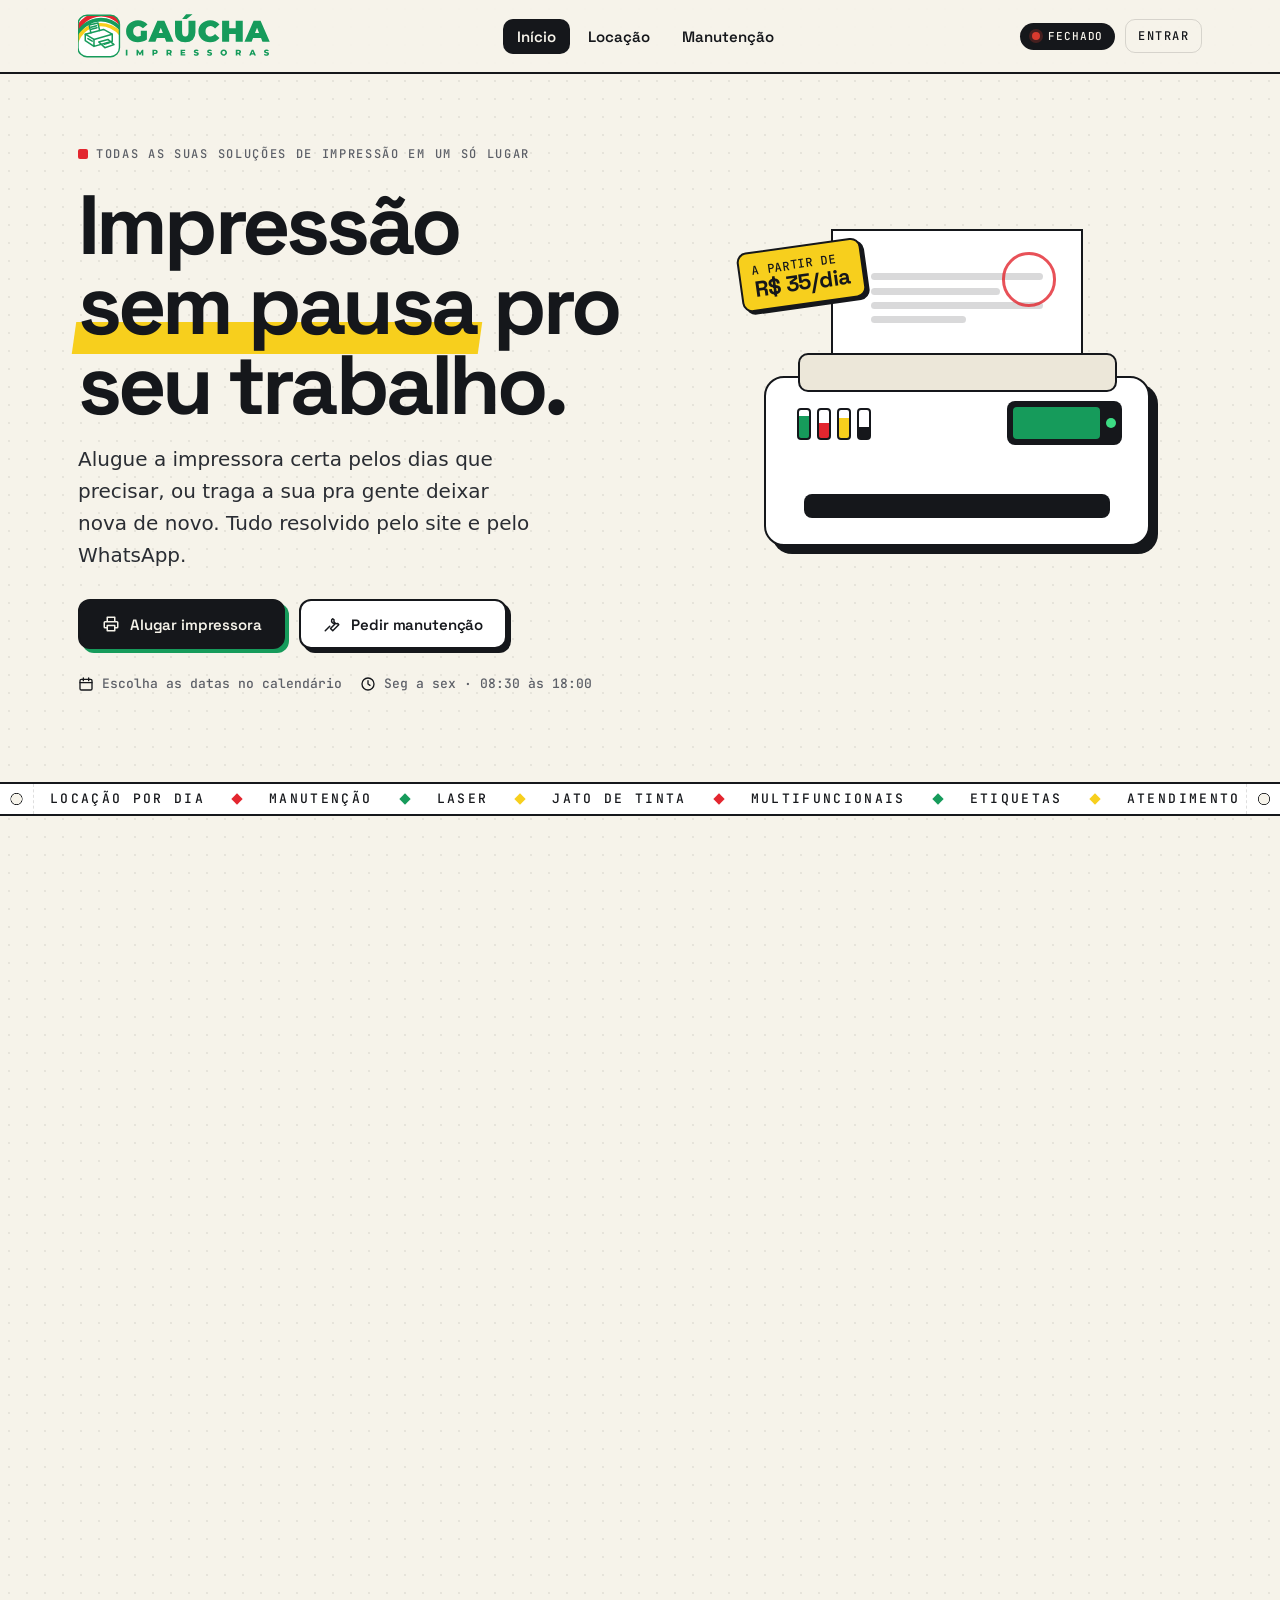
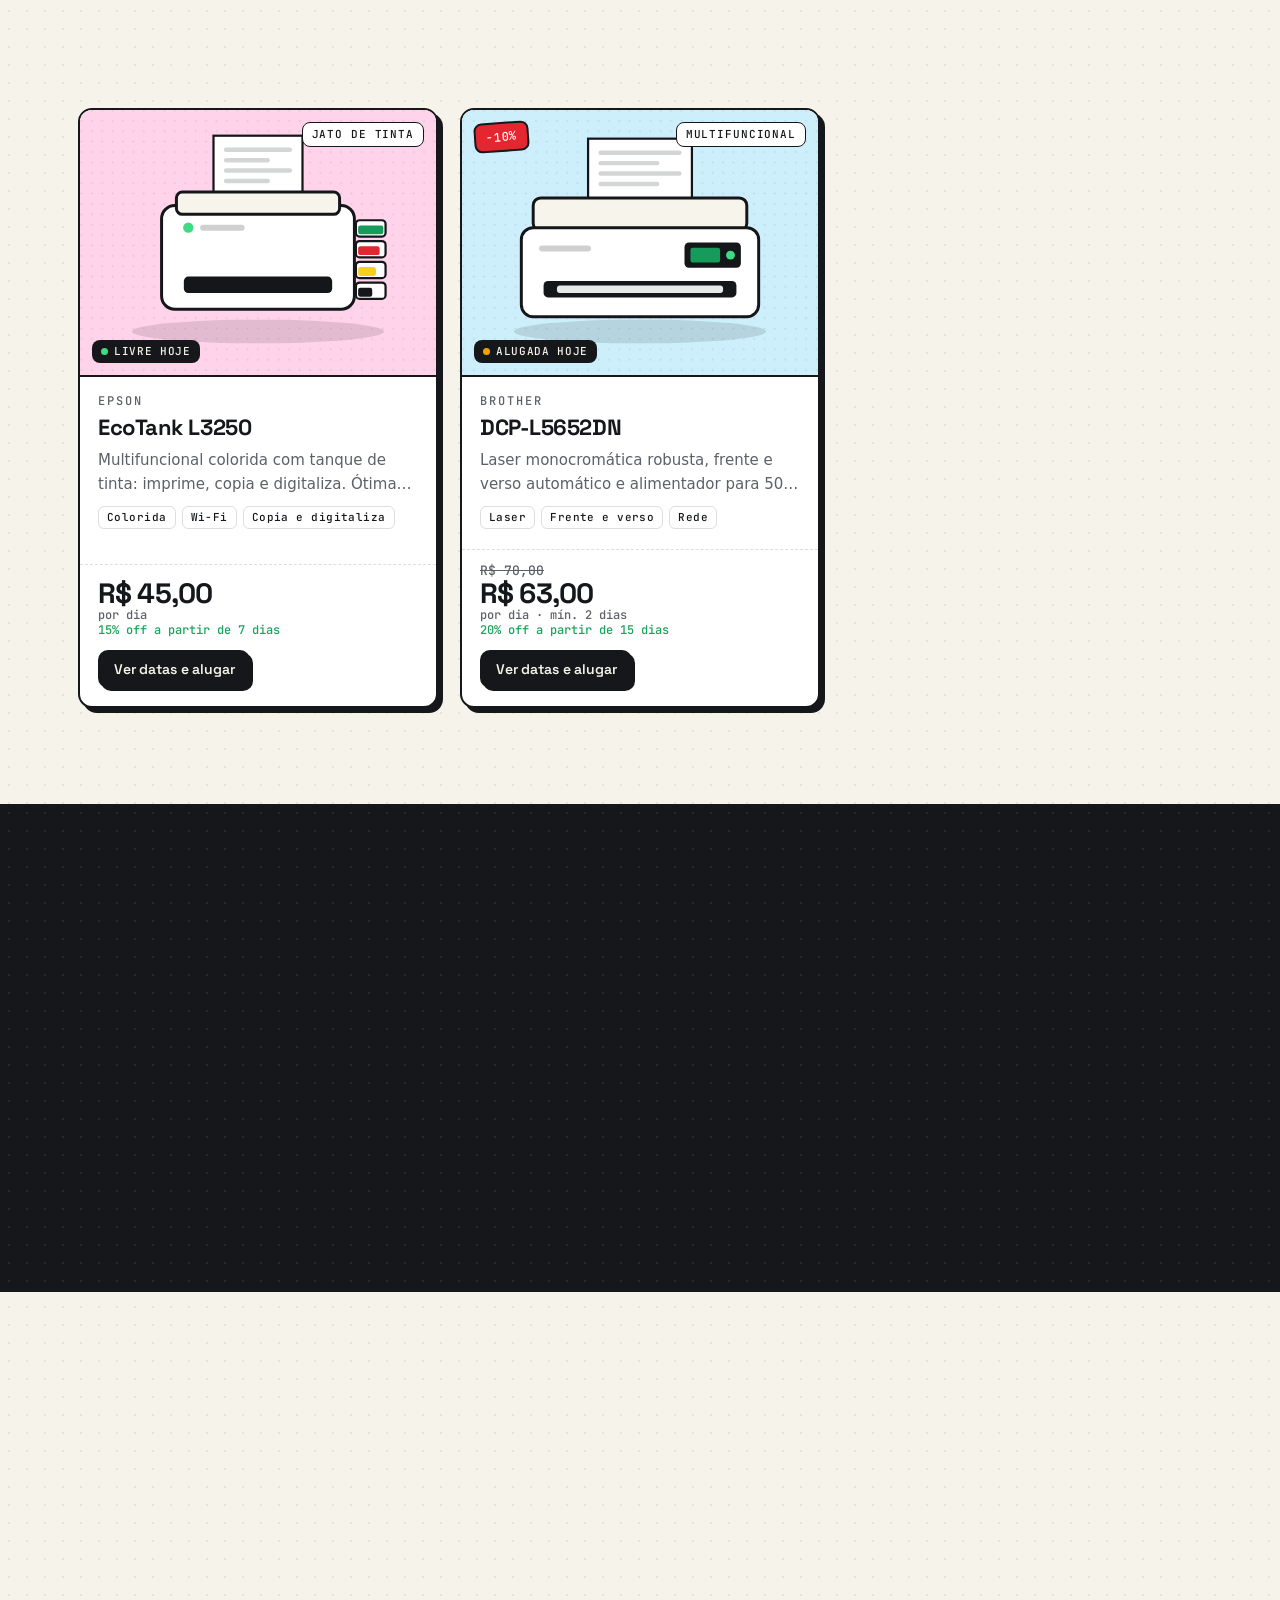
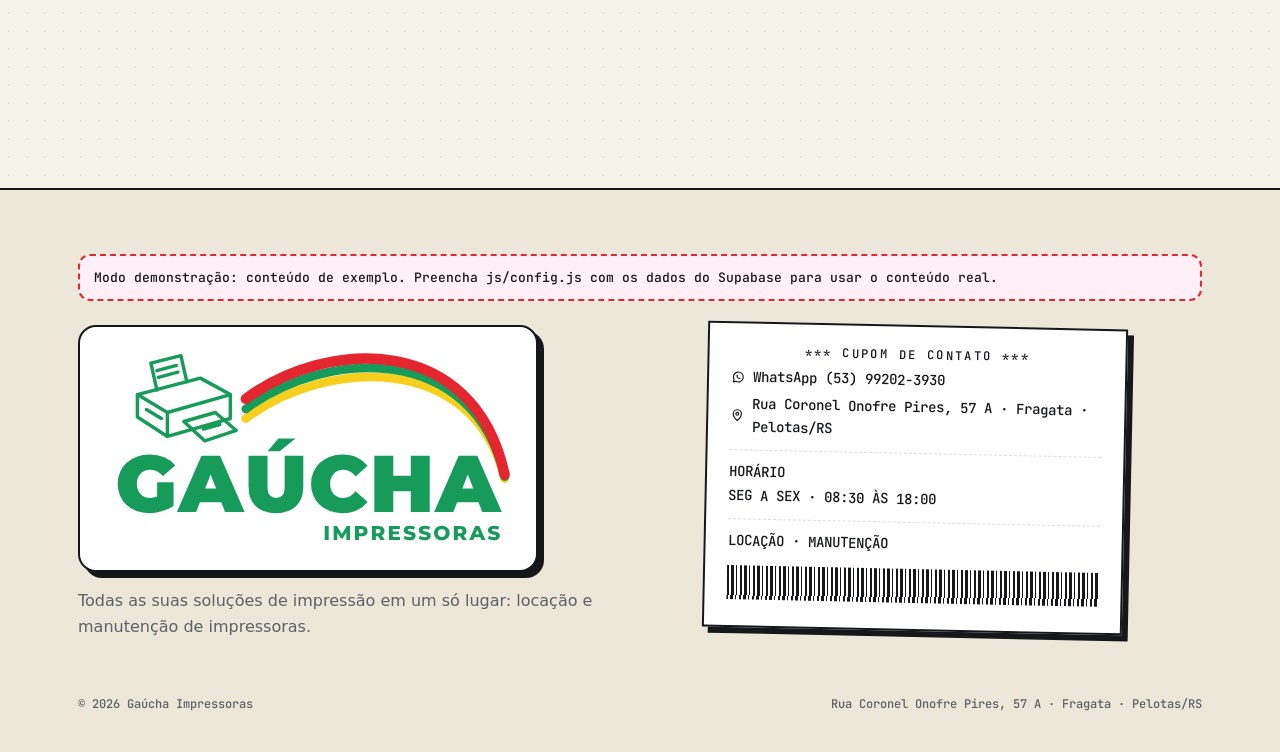
==== index.html @ 2a3ac792 "Site da Gaúcha Impressoras com locação, manutenção e painel administrativo - Catálogo de impressoras" ====
<!doctype html>
<html lang="pt-BR">
<head>
  <meta charset="utf-8">
  <meta name="viewport" content="width=device-width, initial-scale=1, viewport-fit=cover">
  <meta http-equiv="Content-Security-Policy" content="default-src 'self'; script-src 'self'; style-src 'self'; font-src 'self'; img-src 'self' data: blob: https://*.supabase.co; connect-src 'self' https://*.supabase.co wss://*.supabase.co; object-src 'none'; base-uri 'self'; form-action 'self'">
  <meta name="referrer" content="strict-origin-when-cross-origin">
  <title>Gaúcha Impressoras · Locação e manutenção de impressoras</title>
  <meta name="description" content="Alugue impressoras por dia, escolhendo as datas no calendário, ou peça manutenção direto pelo WhatsApp. Seg a sex, 08:30 às 18:00.">
  <meta name="theme-color" content="#f6f3ea">
  <meta property="og:title" content="Gaúcha Impressoras · Locação e manutenção de impressoras">
  <meta property="og:image" content="img/logo.png">
  <meta property="og:description" content="Alugue impressoras por dia, escolhendo as datas no calendário, ou peça manutenção direto pelo WhatsApp. Seg a sex, 08:30 às 18:00.">
  <link rel="icon" href="img/logo-simbolo.svg" type="image/svg+xml">
  <link rel="apple-touch-icon" href="img/logo-simbolo.png">
  <link rel="preload" href="fonts/space-grotesk.woff2" as="font" type="font/woff2" crossorigin>
  <link rel="stylesheet" href="css/styles.css">
</head>
<body data-page="inicio">
<svg class="sprite" aria-hidden="true">
  <symbol id="arrow" viewBox="0 0 24 24"><path d="M4 12h15M13 5l7 7-7 7" fill="none" stroke="currentColor" stroke-width="2.2" stroke-linecap="round" stroke-linejoin="round"/></symbol>
  <symbol id="left" viewBox="0 0 24 24"><path d="M15 5l-7 7 7 7" fill="none" stroke="currentColor" stroke-width="2.4" stroke-linecap="round" stroke-linejoin="round"/></symbol>
  <symbol id="right" viewBox="0 0 24 24"><path d="M9 5l7 7-7 7" fill="none" stroke="currentColor" stroke-width="2.4" stroke-linecap="round" stroke-linejoin="round"/></symbol>
  <symbol id="wa" viewBox="0 0 24 24"><path d="M4 20l1.2-4A8.5 8.5 0 1 1 8.4 19z" fill="none" stroke="currentColor" stroke-width="2" stroke-linejoin="round"/><path d="M9 8.5c0 3.5 2.8 6.5 6.5 6.5l1-1.6-2-1-1 .9a4.6 4.6 0 0 1-2.4-2.4l.9-1-1-2z"/></symbol>
  <symbol id="printer" viewBox="0 0 24 24"><path d="M7 9V3h10v6M7 17H4a1 1 0 0 1-1-1v-6a1 1 0 0 1 1-1h16a1 1 0 0 1 1 1v6a1 1 0 0 1-1 1h-3M7 14h10v7H7z" fill="none" stroke="currentColor" stroke-width="2" stroke-linejoin="round"/></symbol>
  <symbol id="wrench" viewBox="0 0 24 24"><path d="M14.7 6.3a4 4 0 0 0 5 5L21 13l-8 8-3-3 6.6-6.6a4 4 0 0 1-5-5L13 5zM3 21l6-6" fill="none" stroke="currentColor" stroke-width="2" stroke-linecap="round" stroke-linejoin="round"/></symbol>
  <symbol id="home" viewBox="0 0 24 24"><path d="M3 11l9-7 9 7v9a1 1 0 0 1-1 1h-5v-6H9v6H4a1 1 0 0 1-1-1z" fill="none" stroke="currentColor" stroke-width="2" stroke-linejoin="round"/></symbol>
  <symbol id="ico-cal" viewBox="0 0 24 24"><rect x="3" y="5" width="18" height="16" rx="2" fill="none" stroke="currentColor" stroke-width="2"/><path d="M3 10h18M8 3v4M16 3v4" stroke="currentColor" stroke-width="2" stroke-linecap="round"/></symbol>
  <symbol id="clock" viewBox="0 0 24 24"><circle cx="12" cy="12" r="9" fill="none" stroke="currentColor" stroke-width="2"/><path d="M12 7v5l3 2" fill="none" stroke="currentColor" stroke-width="2" stroke-linecap="round"/></symbol>
  <symbol id="pin" viewBox="0 0 24 24"><path d="M12 21s-7-6.2-7-11.5a7 7 0 0 1 14 0C19 14.8 12 21 12 21z" fill="none" stroke="currentColor" stroke-width="2"/><circle cx="12" cy="9.5" r="2.5" fill="none" stroke="currentColor" stroke-width="2"/></symbol>
  <symbol id="mail" viewBox="0 0 24 24"><rect x="3" y="5" width="18" height="14" rx="2" fill="none" stroke="currentColor" stroke-width="2"/><path d="M3 7l9 6 9-6" fill="none" stroke="currentColor" stroke-width="2"/></symbol>
  <symbol id="ig" viewBox="0 0 24 24"><rect x="3" y="3" width="18" height="18" rx="5" fill="none" stroke="currentColor" stroke-width="2"/><circle cx="12" cy="12" r="4" fill="none" stroke="currentColor" stroke-width="2"/><circle cx="17.3" cy="6.7" r="1.1"/></symbol>
  <symbol id="camera" viewBox="0 0 24 24"><path d="M4 8h3l2-3h6l2 3h3a1 1 0 0 1 1 1v10a1 1 0 0 1-1 1H4a1 1 0 0 1-1-1V9a1 1 0 0 1 1-1z" fill="none" stroke="currentColor" stroke-width="2" stroke-linejoin="round"/><circle cx="12" cy="13.5" r="3.5" fill="none" stroke="currentColor" stroke-width="2"/></symbol>
  <symbol id="truck" viewBox="0 0 24 24"><path d="M3 6h11v10H3zM14 10h4l3 3v3h-7z" fill="none" stroke="currentColor" stroke-width="2" stroke-linejoin="round"/><circle cx="7" cy="18" r="2" fill="#fff" stroke="currentColor" stroke-width="2"/><circle cx="17" cy="18" r="2" fill="#fff" stroke="currentColor" stroke-width="2"/></symbol>
</svg>

<main>
  <section class="hero">
    <div class="wrap hero__grid">
      <div>
        <p class="tag">Todas as suas soluções de impressão em um só lugar</p>
        <h1 class="h1">Impressão <span class="hl">sem pausa</span> pro seu trabalho.</h1>
        <p class="lead">Alugue a impressora certa pelos dias que precisar, ou traga a sua pra gente deixar nova de novo. Tudo resolvido pelo site e pelo WhatsApp.</p>
        <div class="hero__cta">
          <a class="btn btn--ink" href="locacao.html"><svg><use href="#printer"/></svg>Alugar impressora</a>
          <a class="btn" href="manutencao.html"><svg><use href="#wrench"/></svg>Pedir manutenção</a>
        </div>
        <div class="hero__meta" id="hero-meta">
          <span><svg><use href="#ico-cal"/></svg>Escolha as datas no calendário</span>
          <span><svg><use href="#clock"/></svg><span data-horario>Seg a sex · 08:30 às 18:00</span></span>
        </div>
      </div>
      <div class="press" aria-hidden="true">
        <div class="press__sticker">a partir de<b data-min-price>R$ /dia</b></div>
        <div class="press__paper"><i></i><i></i><i></i><i></i><b></b></div>
        <div class="press__top"></div>
        <div class="press__body">
          <div class="press__inks"><i></i><i></i><i></i><i></i></div>
          <div class="press__panel"><span></span><em></em></div>
          <div class="press__slot"></div>
        </div>
        <div class="press__out"><div><i></i><i></i><i></i><i></i></div></div>
      </div>
    </div>
  </section>

  <div class="feed" aria-hidden="true"><div class="feed__t"><span>Locação por dia</span><span>Manutenção</span><span>Laser</span><span>Jato de tinta</span><span>Multifuncionais</span><span>Etiquetas</span><span>Atendimento no WhatsApp</span><span>Escritórios e eventos</span><span>Locação por dia</span><span>Manutenção</span><span>Laser</span><span>Jato de tinta</span><span>Multifuncionais</span><span>Etiquetas</span><span>Atendimento no WhatsApp</span><span>Escritórios e eventos</span></div></div>

  <section class="block">
    <div class="wrap">
      <div class="sec-head rv"><div><p class="tag tag--c">01 · Serviços</p><h2 class="h2">O que a <span class="hl hl--c">Gaúcha</span> faz</h2></div></div>
      <div class="services">
        <a class="svc crop rv" href="locacao.html">
          <span class="svc__ico"><svg><use href="#printer"/></svg></span>
          <h3>Locação de impressoras</h3>
          <p>Para escritório, evento, temporada de provas ou aquele pico de demanda. Você paga só pelos dias que usar.</p>
          <ul><li>Valor por dia, com desconto para períodos longos</li><li>Escolha as datas direto no calendário</li><li>Confirmação pelo WhatsApp</li></ul>
          <span class="svc__go">Ver impressoras <svg><use href="#arrow"/></svg></span>
        </a>
        <a class="svc svc--m crop rv" href="manutencao.html">
          <span class="svc__ico"><svg><use href="#wrench"/></svg></span>
          <h3>Manutenção</h3>
          <p>Papel enroscando, falha na impressão, manchas, erro no painel? Conte o que está acontecendo e mande uma foto.</p>
          <ul><li>Formulário rápido, sem cadastro</li><li>Vai direto para o WhatsApp da Gaúcha</li><li>Atendimento de segunda a sexta</li></ul>
          <span class="svc__go">Pedir manutenção <svg><use href="#arrow"/></svg></span>
        </a>
      </div>
    </div>
  </section>

  <section class="block" id="destaques-sec">
    <div class="wrap">
      <div class="sec-head rv">
        <div><p class="tag">02 · Para alugar</p><h2 class="h2">Impressoras em <span class="hl hl--m">destaque</span></h2></div>
        <a class="btn btn--sm" href="locacao.html">Ver todas <svg><use href="#arrow"/></svg></a>
      </div>
      <div class="grid" id="destaques"><p class="empty">Carregando…</p></div>
    </div>
  </section>

  <section class="block block--ink">
    <div class="wrap">
      <div class="sec-head rv"><div><p class="tag tag--y">03 · Como funciona</p><h2 class="h2">Alugar é simples assim</h2></div></div>
      <div class="steps">
        <div class="step rv"><h3>Escolha a impressora</h3><p>Veja modelos, recursos e o valor da diária.</p></div>
        <div class="step rv"><h3>Marque as datas</h3><p>Toque no primeiro e no último dia. O total aparece na hora.</p></div>
        <div class="step rv"><h3>A Gaúcha confirma</h3><p>As datas ficam reservadas para você enquanto a gente confirma.</p></div>
        <div class="step rv"><h3>É só imprimir</h3><p>Com tudo aprovado, você recebe o aviso e combina a retirada.</p></div>
      </div>
    </div>
  </section>

  <section class="block">
    <div class="wrap">
      <div class="lcd rv" id="horario">
        <div class="lcd__screen" id="lcd"></div>
        <div class="lcd__info">
          <p class="tag tag--y">04 · Atendimento</p>
          <h3>Segunda a sexta, das 08:30 às 18:00</h3>
          <p>Pedidos de locação e manutenção podem ser enviados a qualquer hora pelo site. Fora do horário, respondemos no próximo dia útil.</p>
          <div class="lcd__btns" id="contato-btns"></div>
        </div>
      </div>
    </div>
  </section>
</main>

<div class="toast" id="toast" role="status" aria-live="polite"></div>
<script src="js/config.js"></script>
<script src="js/vendor/supabase.js"></script>
<script src="js/demo.js"></script>
<script src="js/site.js"></script>
</body>
</html>
---- css/styles.css ----
/* =====================================================================
   GAÚCHA IMPRESSORAS · identidade "papel e tinta"
   - Fundo de papel, tinta preta e acentos CMYK (ciano, magenta, amarelo)
   - Marcas de corte, retícula de pontos e formulário contínuo
   - Space Grotesk (títulos) + JetBrains Mono (etiquetas), hospedadas aqui
   - Efeitos só com CSS (transform/opacity), leves no celular
   ===================================================================== */
@font-face { font-family: "Space Grotesk"; src: url("../fonts/space-grotesk.woff2") format("woff2"); font-weight: 300 700; font-style: normal; font-display: swap; }
@font-face { font-family: "JetBrains Mono"; src: url("../fonts/jetbrains-mono.woff2") format("woff2"); font-weight: 500; font-style: normal; font-display: swap; }

:root {
  --paper: #f6f3ea;
  --paper2: #ece7d9;
  --sheet: #ffffff;
  --ink: #15171b;
  --ink2: #2a2d33;
  --muted: #5d6068;
  --line: rgba(21,23,27,.14);
  --c: #169b5b; --m: #e3262f; --y: #f7cf1d; --k: #15171b;  /* verde, vermelho e amarelo da marca (bandeira do RS) */
  --ok: #19a35b; --warn: #f0a400; --bad: #d83a2e;
  --pend: #ffe38a; --busy: #ffc2c2;
  --radius: 14px;
  --title: "Space Grotesk", system-ui, -apple-system, "Segoe UI", Roboto, Arial, sans-serif;
  --mono: "JetBrains Mono", ui-monospace, "SFMono-Regular", Menlo, Consolas, monospace;
  --font: system-ui, -apple-system, "Segoe UI", Roboto, "Helvetica Neue", Arial, sans-serif;
  --ease: cubic-bezier(.2,.75,.1,1);
  --g: 16px;
  --nav-h: 64px;
}
@media (min-width: 720px) { :root { --g: 28px; --nav-h: 72px; } }

*, *::before, *::after { box-sizing: border-box; }
html { -webkit-text-size-adjust: 100%; scroll-behavior: smooth; }
body {
  margin: 0; background: var(--paper); color: var(--ink); font: 400 16px/1.6 var(--font); -webkit-font-smoothing: antialiased;
  overflow-x: hidden; padding-top: calc(var(--nav-h) + env(safe-area-inset-top)); padding-bottom: calc(76px + env(safe-area-inset-bottom));
  background-image: radial-gradient(rgba(21,23,27,.07) 1px, transparent 1.2px); background-size: 18px 18px;
}
@media (min-width: 900px) { body { padding-bottom: 0; } }
main { overflow-x: clip; }
img { max-width: 100%; display: block; }
a { color: inherit; }
button, input, select, textarea { font: inherit; color: inherit; }
svg { width: 1em; height: 1em; fill: currentColor; flex: none; }
[hidden] { display: none !important; }
::selection { background: var(--y); color: var(--ink); }
.sprite { position: absolute; width: 0; height: 0; overflow: hidden; }
.sr { position: absolute; width: 1px; height: 1px; overflow: hidden; clip: rect(0 0 0 0); white-space: nowrap; }
.wrap { width: 100%; max-width: 1180px; margin: 0 auto; padding: 0 var(--g); }
:focus-visible { outline: 3px solid var(--c); outline-offset: 2px; }
.mono { font-family: var(--mono); }
.lock { overflow: hidden; }

/* ---------- marca ---------- */
.brand__logo { display: block; height: 40px; width: auto; }
@media (min-width: 720px) { .brand__logo { height: 46px; } }
.brand { display: inline-flex; align-items: center; gap: 10px; text-decoration: none; line-height: 1; white-space: nowrap; }
.brand__mark { display: grid; grid-template-columns: 1fr 1fr; gap: 2px; width: 30px; height: 30px; padding: 3px; border: 2px solid var(--ink); border-radius: 8px; background: var(--sheet); transform: rotate(-6deg); transition: transform .4s var(--ease); }
.brand:hover .brand__mark { transform: rotate(6deg); }
.brand__mark i { border-radius: 2px; }
.brand__mark i:nth-child(1) { background: var(--c); } .brand__mark i:nth-child(2) { background: var(--m); }
.brand__mark i:nth-child(3) { background: var(--y); } .brand__mark i:nth-child(4) { background: var(--k); }
.brand__txt { display: grid; gap: 3px; }
.brand__txt b { font: 700 20px/1 var(--title); letter-spacing: -.02em; }
.brand__txt small { font: 500 10px/1 var(--mono); letter-spacing: .22em; text-transform: uppercase; color: var(--muted); }

/* ---------- botões ---------- */
.btn {
  position: relative; display: inline-flex; align-items: center; justify-content: center; gap: 10px;
  min-height: 50px; padding: 0 22px; border: 2px solid var(--ink); border-radius: 12px; background: var(--sheet); color: var(--ink);
  font: 600 15px/1 var(--title); letter-spacing: -.01em; text-decoration: none; cursor: pointer; white-space: nowrap;
  box-shadow: 4px 4px 0 var(--ink); transition: transform .15s var(--ease), box-shadow .15s var(--ease), background .2s;
  -webkit-tap-highlight-color: transparent;
}
.btn:hover { transform: translate(-2px, -2px); box-shadow: 6px 6px 0 var(--ink); }
.btn:active { transform: translate(3px, 3px); box-shadow: 1px 1px 0 var(--ink); }
.btn svg { width: 18px; height: 18px; }
.btn--ink { background: var(--ink); color: var(--paper); box-shadow: 4px 4px 0 var(--c); }
.btn--ink:hover { box-shadow: 6px 6px 0 var(--m); }
.btn--y { background: var(--y); }
.btn--c { background: var(--c); color: #fff; }
.btn--wa { background: #25d366; color: #08331b; }
.btn--ghost { background: transparent; box-shadow: none; }
.btn--ghost:hover { box-shadow: 3px 3px 0 var(--ink); }
.btn--sm { min-height: 38px; padding: 0 14px; font-size: 14px; border-radius: 10px; box-shadow: 3px 3px 0 var(--ink); }
.btn--sm:hover { box-shadow: 4px 4px 0 var(--ink); }
.btn--danger { color: var(--bad); border-color: var(--bad); box-shadow: 3px 3px 0 var(--bad); }
.btn--ok { background: var(--ok); color: #fff; }
.btn:disabled { opacity: .5; cursor: not-allowed; transform: none; }
.btn--block { width: 100%; }

/* ---------- etiquetas e títulos ---------- */
.tag { display: inline-flex; align-items: center; gap: 8px; font: 500 12px/1 var(--mono); letter-spacing: .14em; text-transform: uppercase; color: var(--muted); }
.tag::before { content: ""; width: 10px; height: 10px; border-radius: 2px; background: var(--m); }
.tag--c::before { background: var(--c); } .tag--y::before { background: var(--y); } .tag--k::before { background: var(--k); }
.h1 { margin: 14px 0 0; font: 700 clamp(40px, 10.5vw, 84px)/.95 var(--title); letter-spacing: -.045em; }
.h2 { margin: 10px 0 0; font: 700 clamp(30px, 6.5vw, 52px)/1 var(--title); letter-spacing: -.04em; }
.hl { position: relative; white-space: nowrap; z-index: 0; }
.hl::after { content: ""; position: absolute; left: -4px; right: -4px; bottom: .06em; height: .38em; z-index: -1; background: var(--y); transform: skewX(-8deg); }
.hl--c::after { background: rgba(22,155,91,.28); } .hl--m::after { background: rgba(227,38,47,.22); }
.lead { margin: 18px 0 0; font-size: clamp(17px, 2.2vw, 20px); color: var(--ink2); max-width: 36ch; }
.text { color: var(--muted); }

/* ---------- topo ---------- */
.nav { position: fixed; top: 0; left: 0; right: 0; z-index: 80; padding-top: env(safe-area-inset-top); background: rgba(246,243,234,.96); border-bottom: 2px solid var(--ink); }
.nav__in { height: var(--nav-h); display: flex; align-items: center; justify-content: space-between; gap: 16px; }
.nav__links { display: none; gap: 4px; }
.nav__links a { padding: 10px 14px; border-radius: 10px; font: 600 15px/1 var(--title); text-decoration: none; }
.nav__links a:hover { background: var(--paper2); }
.nav__links a[aria-current="page"] { background: var(--ink); color: var(--paper); }
.nav__right { display: flex; align-items: center; gap: 10px; }
.nav__login { font: 500 12px/1 var(--mono); letter-spacing: .12em; text-transform: uppercase; text-decoration: none; padding: 10px 12px; border: 1.5px solid var(--line); border-radius: 10px; }
.nav__login:hover { border-color: var(--ink); }
@media (min-width: 900px) { .nav__links { display: flex; } }

/* LED de aberto/fechado */
.led { display: inline-flex; align-items: center; gap: 8px; padding: 8px 12px; border-radius: 999px; background: var(--ink); color: var(--paper); font: 500 11px/1 var(--mono); letter-spacing: .08em; text-transform: uppercase; white-space: nowrap; }
.led i { width: 8px; height: 8px; border-radius: 50%; background: var(--bad); box-shadow: 0 0 0 3px rgba(216,58,46,.25); }
.led.is-open i { background: #3ddc84; box-shadow: 0 0 0 3px rgba(61,220,132,.25); animation: blink 2.4s ease-in-out infinite; }
.nav .led { display: none; }
@media (min-width: 560px) { .nav .led { display: inline-flex; } }
@keyframes blink { 50% { opacity: .35; } }

/* barra inferior (celular) */
.tabbar { position: fixed; left: 0; right: 0; bottom: 0; z-index: 80; display: grid; grid-template-columns: repeat(4, 1fr); padding: 6px 6px calc(6px + env(safe-area-inset-bottom)); background: var(--ink); }
.tabbar a { display: grid; justify-items: center; gap: 4px; padding: 8px 2px; border-radius: 10px; color: rgba(246,243,234,.7); text-decoration: none; font: 500 10px/1 var(--mono); letter-spacing: .06em; text-transform: uppercase; }
.tabbar a svg { width: 22px; height: 22px; }
.tabbar a[aria-current="page"] { color: var(--ink); background: var(--y); }
.tabbar a.is-wa { color: #3ddc84; }
@media (min-width: 900px) { .tabbar { display: none; } }

/* ---------- hero ---------- */
.hero { position: relative; padding: 36px 0 56px; }
.hero__grid { display: grid; gap: 36px; align-items: center; }
@media (min-width: 900px) { .hero { padding: 64px 0 88px; } .hero__grid { grid-template-columns: 1.1fr .9fr; } }
.hero__cta { display: flex; flex-wrap: wrap; gap: 14px; margin-top: 28px; }
.hero__meta { display: flex; flex-wrap: wrap; gap: 10px 18px; margin-top: 26px; font: 500 13px/1.4 var(--mono); color: var(--muted); }
.hero__meta span { display: inline-flex; align-items: center; gap: 8px; }
.hero__meta svg { width: 16px; height: 16px; color: var(--ink); }

/* impressora ilustrada que "imprime" uma folha */
.press { position: relative; width: min(100%, 420px); margin: 0 auto; aspect-ratio: 1 / .92; }
.press__paper { position: absolute; left: 20%; right: 20%; top: 2%; height: 46%; background: var(--sheet); border: 2.5px solid var(--ink); border-bottom: 0; transform-origin: top; padding: 10% 9%; display: grid; align-content: start; gap: 8%; }
.press__paper i { display: block; height: 7px; border-radius: 4px; background: var(--ink); opacity: .16; }
.press__paper i:nth-child(2) { width: 75%; } .press__paper i:nth-child(4) { width: 55%; }
.press__paper b { position: absolute; right: 10%; top: 12%; width: 22%; aspect-ratio: 1; border-radius: 50%; border: 3px solid var(--m); opacity: .8; }
.press__body { position: absolute; left: 4%; right: 4%; top: 40%; height: 44%; background: var(--sheet); border: 2.5px solid var(--ink); border-radius: 20px; box-shadow: 8px 8px 0 var(--ink); }
.press__top { position: absolute; left: 12%; right: 12%; top: 34%; height: 10%; background: var(--paper2); border: 2.5px solid var(--ink); border-radius: 10px; z-index: 1; }
.press__panel { position: absolute; right: 7%; top: 14%; width: 30%; height: 26%; border-radius: 8px; background: var(--ink); padding: 6px; display: flex; align-items: center; gap: 6px; }
.press__panel span { flex: 1; height: 100%; border-radius: 4px; background: var(--c); position: relative; overflow: hidden; }
.press__panel span::after { content: ""; position: absolute; inset: 0; background: linear-gradient(90deg, transparent, rgba(255,255,255,.6), transparent); transform: translateX(-100%); animation: scan 2.6s ease-in-out infinite; }
.press__panel em { width: 10px; height: 10px; border-radius: 50%; background: #3ddc84; animation: blink 1.2s infinite; }
.press__slot { position: absolute; left: 10%; right: 10%; bottom: 16%; height: 14%; border-radius: 8px; background: var(--ink); }
.press__inks { position: absolute; left: 8%; top: 18%; display: flex; gap: 6px; }
.press__inks i { width: 14px; height: 32px; border-radius: 4px; border: 2px solid var(--ink); background: linear-gradient(to top, var(--ink-c) var(--lvl), transparent 0); }
.press__out { position: absolute; left: 15%; right: 15%; top: 78%; height: 22%; overflow: hidden; z-index: 2; }
.press__out div { position: absolute; left: 0; right: 0; top: 0; height: 100%; background: var(--sheet); border: 2.5px solid var(--ink); border-top: 0; transform: translateY(-100%); animation: feed 4.5s var(--ease) infinite; display: flex; align-items: flex-end; gap: 6px; padding: 10px 12px; }
.press__out div i { width: 18px; height: 12px; }
.press__out div i:nth-child(1) { background: var(--c); } .press__out div i:nth-child(2) { background: var(--m); } .press__out div i:nth-child(3) { background: var(--y); } .press__out div i:nth-child(4) { background: var(--k); }
.press__sticker { position: absolute; left: -2%; top: 6%; z-index: 3; padding: 10px 12px; background: var(--y); border: 2px solid var(--ink); border-radius: 10px; font: 500 12px/1.2 var(--mono); text-transform: uppercase; letter-spacing: .06em; transform: rotate(-8deg); box-shadow: 3px 3px 0 var(--ink); }
.press__sticker b { display: block; font: 700 22px/1 var(--title); letter-spacing: -.02em; text-transform: none; }
@keyframes feed { 0%, 10% { transform: translateY(-100%); } 55%, 85% { transform: translateY(0); } 100% { transform: translateY(0); opacity: 0; } }
@keyframes scan { 60%, 100% { transform: translateX(100%); } }

/* ---------- formulário contínuo (divisor) ---------- */
.feed { position: relative; height: 34px; background: var(--sheet); border-top: 2px solid var(--ink); border-bottom: 2px solid var(--ink); overflow: hidden; }
.feed::before, .feed::after { content: ""; position: absolute; top: 0; bottom: 0; width: 34px; background: radial-gradient(circle, var(--paper) 5px, var(--ink) 5.6px, transparent 6.4px) center / 34px 34px repeat-y; }
.feed::before { left: 0; border-right: 1.5px dashed var(--line); } .feed::after { right: 0; border-left: 1.5px dashed var(--line); }
.feed__t { display: flex; width: max-content; height: 100%; align-items: center; gap: 28px; padding-left: 50px; animation: marquee 34s linear infinite; font: 500 13px/1 var(--mono); letter-spacing: .18em; text-transform: uppercase; }
.feed__t span { display: inline-flex; align-items: center; gap: 28px; }
.feed__t span::after { content: ""; width: 8px; height: 8px; background: var(--m); transform: rotate(45deg); }
.feed__t span:nth-child(3n+2)::after { background: var(--c); } .feed__t span:nth-child(3n)::after { background: var(--y); }
@keyframes marquee { to { transform: translateX(-50%); } }

/* ---------- blocos ---------- */
.block { padding: 64px 0; }
@media (min-width: 900px) { .block { padding: 96px 0; } }
.block--ink { background: var(--ink); color: var(--paper); background-image: radial-gradient(rgba(246,243,234,.08) 1px, transparent 1.2px); background-size: 18px 18px; }
.block--ink .tag, .block--ink .text { color: rgba(246,243,234,.65); }
.sec-head { display: flex; flex-wrap: wrap; justify-content: space-between; align-items: flex-end; gap: 18px; margin-bottom: 32px; }
.sec-head p { margin: 10px 0 0; max-width: 46ch; }

/* cartão com marcas de corte */
.crop { position: relative; }
.crop::before, .crop::after { content: ""; position: absolute; width: 16px; height: 16px; pointer-events: none; border-color: var(--ink); border-style: solid; opacity: .55; }
.crop::before { top: -9px; left: -9px; border-width: 0 1.5px 1.5px 0; }
.crop::after { bottom: -9px; right: -9px; border-width: 1.5px 0 0 1.5px; }

/* serviços */
.services { display: grid; gap: 22px; }
@media (min-width: 760px) { .services { grid-template-columns: 1fr 1fr; } }
.svc { display: grid; gap: 14px; align-content: start; padding: 26px; background: var(--sheet); border: 2px solid var(--ink); border-radius: var(--radius); box-shadow: 6px 6px 0 var(--ink); text-decoration: none; transition: transform .2s var(--ease), box-shadow .2s var(--ease); }
.svc:hover { transform: translate(-3px, -3px); box-shadow: 9px 9px 0 var(--ink); }
.svc__ico { width: 58px; height: 58px; display: grid; place-items: center; border: 2px solid var(--ink); border-radius: 14px; background: var(--c); color: #fff; }
.svc--m .svc__ico { background: var(--m); }
.svc__ico svg { width: 30px; height: 30px; }
.svc h3 { margin: 0; font: 700 28px/1.05 var(--title); letter-spacing: -.03em; }
.svc p { margin: 0; color: var(--muted); }
.svc ul { margin: 0; padding: 0; list-style: none; display: grid; gap: 8px; font-size: 15px; }
.svc li { display: flex; gap: 10px; align-items: baseline; }
.svc li::before { content: "✓"; font: 700 14px/1 var(--mono); color: var(--ok); }
.svc__go { margin-top: 6px; display: inline-flex; align-items: center; gap: 8px; font: 600 15px/1 var(--title); }
.svc__go svg { transition: transform .3s var(--ease); }
.svc:hover .svc__go svg { transform: translateX(4px); }

/* passos */
.steps { display: grid; gap: 16px; counter-reset: s; }
@media (min-width: 700px) { .steps { grid-template-columns: repeat(2, 1fr); } }
@media (min-width: 1000px) { .steps { grid-template-columns: repeat(4, 1fr); } }
.step { position: relative; padding: 22px 20px 20px; border: 1.5px dashed rgba(246,243,234,.35); border-radius: var(--radius); }
.step::before { counter-increment: s; content: "0" counter(s); display: block; margin-bottom: 14px; font: 500 13px/1 var(--mono); letter-spacing: .18em; color: var(--y); }
.step h3 { margin: 0 0 6px; font: 700 21px/1.15 var(--title); letter-spacing: -.02em; }
.step p { margin: 0; font-size: 15px; color: rgba(246,243,234,.7); }

/* horário: visor de impressora */
.lcd { display: grid; gap: 20px; padding: 24px; border: 2px solid var(--ink); border-radius: 18px; background: var(--sheet); box-shadow: 8px 8px 0 var(--ink); }
@media (min-width: 820px) { .lcd { grid-template-columns: 1.1fr 1fr; padding: 32px; align-items: center; } }
.lcd__screen { padding: 20px; border-radius: 12px; background: #1d2a1f; color: #9cf0a8; font: 500 15px/1.5 var(--mono); box-shadow: inset 0 0 0 3px #0f1710, inset 0 0 30px rgba(0,0,0,.5); text-shadow: 0 0 6px rgba(156,240,168,.5); }
.lcd__screen .big { display: block; font-size: clamp(22px, 5vw, 30px); line-height: 1.2; margin: 4px 0 10px; }
.lcd__screen .dim { opacity: .6; }
.week { display: grid; grid-template-columns: repeat(7, 1fr); gap: 6px; margin-top: 12px; }
.week span { display: grid; place-items: center; height: 34px; border-radius: 6px; border: 1px solid rgba(156,240,168,.35); font-size: 12px; }
.week span.on { background: rgba(156,240,168,.18); }
.week span.today { outline: 2px solid #9cf0a8; }
.lcd__info { display: grid; gap: 14px; }
.lcd__info h3 { margin: 0; font: 700 30px/1.05 var(--title); letter-spacing: -.03em; }
.lcd__info p { margin: 0; color: var(--muted); }
.lcd__btns { display: flex; flex-wrap: wrap; gap: 12px; margin-top: 4px; }

/* ---------- catálogo ---------- */
.filters { display: flex; gap: 8px; overflow-x: auto; padding: 4px 4px 14px; margin: 0 -4px 10px; scrollbar-width: none; }
.filters::-webkit-scrollbar { display: none; }
.chip { flex: none; padding: 9px 14px; border: 2px solid var(--ink); border-radius: 999px; background: var(--sheet); font: 500 12px/1 var(--mono); letter-spacing: .08em; text-transform: uppercase; cursor: pointer; }
.chip[aria-pressed="true"] { background: var(--ink); color: var(--paper); }
.grid { display: grid; gap: 22px; grid-template-columns: repeat(auto-fill, minmax(min(100%, 270px), 1fr)); }
.card { display: flex; flex-direction: column; background: var(--sheet); border: 2px solid var(--ink); border-radius: var(--radius); box-shadow: 5px 5px 0 var(--ink); overflow: hidden; transition: transform .2s var(--ease), box-shadow .2s var(--ease); }
.card:hover { transform: translate(-3px, -3px); box-shadow: 8px 8px 0 var(--ink); }
.card__img { position: relative; aspect-ratio: 4 / 3; background: var(--paper2); border-bottom: 2px solid var(--ink); overflow: hidden; }
.card__img img { width: 100%; height: 100%; object-fit: cover; transition: transform .6s var(--ease); }
.card:hover .card__img img { transform: scale(1.04); }
.card__ph { position: absolute; inset: 0; display: grid; place-items: center; font: 700 64px/1 var(--title); color: var(--muted); opacity: .4; }
.card__off { position: absolute; left: 12px; top: 12px; padding: 7px 10px; background: var(--m); color: #fff; border: 2px solid var(--ink); border-radius: 8px; font: 500 12px/1 var(--mono); letter-spacing: .06em; transform: rotate(-4deg); }
.card__cat { position: absolute; right: 12px; top: 12px; padding: 6px 9px; background: var(--sheet); border: 1.5px solid var(--ink); border-radius: 8px; font: 500 11px/1 var(--mono); letter-spacing: .08em; text-transform: uppercase; }
.card__now { position: absolute; left: 12px; bottom: 12px; display: inline-flex; align-items: center; gap: 6px; padding: 6px 9px; background: var(--ink); color: var(--paper); border-radius: 8px; font: 500 11px/1 var(--mono); letter-spacing: .06em; text-transform: uppercase; }
.card__now i { width: 7px; height: 7px; border-radius: 50%; background: #3ddc84; }
.card__now.is-busy i { background: var(--warn); }
.card__body { display: grid; gap: 8px; padding: 18px 18px 20px; flex: 1; align-content: start; }
.card__brand { font: 500 12px/1 var(--mono); letter-spacing: .16em; text-transform: uppercase; color: var(--muted); }
.card__name { margin: 0; font: 700 22px/1.1 var(--title); letter-spacing: -.02em; }
.card__desc { margin: 0; color: var(--muted); font-size: 15px; display: -webkit-box; -webkit-line-clamp: 2; -webkit-box-orient: vertical; overflow: hidden; }
.feats { display: flex; flex-wrap: wrap; gap: 6px; margin: 2px 0 0; padding: 0; list-style: none; }
.feats li { padding: 5px 8px; border: 1.5px solid var(--line); border-radius: 6px; font: 500 11px/1 var(--mono); letter-spacing: .04em; }
.card__foot { display: flex; align-items: flex-end; justify-content: space-between; gap: 12px; margin-top: auto; padding: 14px 18px 18px; border-top: 1.5px dashed var(--line); }
.price { display: grid; gap: 2px; }
.price s { font: 500 13px/1 var(--mono); color: var(--muted); }
.price b { font: 700 28px/1 var(--title); letter-spacing: -.03em; }
.price small { font: 500 12px/1 var(--mono); color: var(--muted); }
.price__long { grid-column: 1 / -1; font: 500 12px/1.3 var(--mono); color: var(--ok); }
.empty { padding: 30px; text-align: center; color: var(--muted); border: 2px dashed var(--line); border-radius: var(--radius); grid-column: 1 / -1; }
.more { display: flex; justify-content: center; margin-top: 30px; }

/* ---------- janela de locação ---------- */
.sheet { width: min(100%, 980px); max-width: 100%; max-height: 100%; margin: auto; padding: 0; border: 0; background: transparent; color: var(--ink); }
.sheet::backdrop { background: rgba(21,23,27,.6); }
.sheet[open] { animation: up .35s var(--ease); }
@keyframes up { from { transform: translateY(30px); opacity: 0; } }
.sheet__box { position: relative; display: grid; background: var(--paper); border: 2px solid var(--ink); border-radius: 18px; overflow: hidden; max-height: calc(100svh - 24px); }
@media (max-width: 719px) {
  .sheet { margin: auto 0 0; width: 100%; }
  .sheet__box { border-radius: 18px 18px 0 0; border-bottom: 0; max-height: calc(100svh - 10px); }
}
.sheet__head { display: flex; align-items: center; gap: 14px; padding: 14px 16px; background: var(--sheet); border-bottom: 2px solid var(--ink); }
.sheet__thumb { width: 52px; height: 52px; flex: none; border: 2px solid var(--ink); border-radius: 10px; overflow: hidden; background: var(--paper2); }
.sheet__thumb img { width: 100%; height: 100%; object-fit: cover; }
.sheet__title { min-width: 0; flex: 1; }
.sheet__title small { display: block; font: 500 11px/1.2 var(--mono); letter-spacing: .14em; text-transform: uppercase; color: var(--muted); }
.sheet__title b { display: block; font: 700 19px/1.15 var(--title); letter-spacing: -.02em; overflow: hidden; text-overflow: ellipsis; white-space: nowrap; }
.x { width: 42px; height: 42px; flex: none; display: grid; place-items: center; border: 2px solid var(--ink); border-radius: 10px; background: var(--sheet); font-size: 26px; line-height: 1; cursor: pointer; }
.x:hover { background: var(--y); }
.sheet__body { overflow-y: auto; overscroll-behavior: contain; display: grid; gap: 22px; padding: 18px 16px 22px; }
@media (min-width: 860px) { .sheet__body { grid-template-columns: 1.15fr 1fr; padding: 24px; gap: 28px; align-items: start; } }
.step-l { margin: 0 0 10px; font: 500 12px/1 var(--mono); letter-spacing: .14em; text-transform: uppercase; color: var(--muted); }

/* calendário */
.cal { background: var(--sheet); border: 2px solid var(--ink); border-radius: 14px; padding: 14px; }
.cal__nav { display: flex; align-items: center; justify-content: space-between; gap: 10px; margin-bottom: 10px; }
.cal__nav b { font: 700 18px/1 var(--title); text-transform: capitalize; letter-spacing: -.01em; }
.cal__nav button { width: 38px; height: 38px; display: grid; place-items: center; border: 2px solid var(--ink); border-radius: 10px; background: var(--sheet); cursor: pointer; }
.cal__nav button:disabled { opacity: .25; cursor: default; }
.cal__nav svg { width: 18px; height: 18px; }
.cal__wd, .cal__days { display: grid; grid-template-columns: repeat(7, 1fr); gap: 4px; }
.cal__wd span { text-align: center; font: 500 11px/1 var(--mono); letter-spacing: .06em; text-transform: uppercase; color: var(--muted); padding: 6px 0; }
.day { position: relative; aspect-ratio: 1; min-height: 38px; display: grid; place-items: center; border: 1.5px solid transparent; border-radius: 10px; background: none; font: 600 15px/1 var(--title); cursor: pointer; font-variant-numeric: tabular-nums; }
.day:hover:not(:disabled) { border-color: var(--ink); }
.day:disabled { cursor: not-allowed; }
.day.is-past { color: rgba(21,23,27,.25); }
.day.is-today::after { content: ""; position: absolute; bottom: 5px; width: 5px; height: 5px; border-radius: 50%; background: var(--m); }
.day.is-pend { background: repeating-linear-gradient(135deg, var(--pend) 0 6px, #fff3c4 6px 12px); color: #6b5200; }
.day.is-busy { background: var(--busy); color: #7a1b14; text-decoration: line-through; text-decoration-thickness: 2px; }
.day.is-range { background: rgba(22,155,91,.16); border-radius: 0; }
.day.is-start, .day.is-end { background: var(--ink); color: var(--paper); border-radius: 10px; }
.day.is-wknd:not(.is-past):not(.is-busy):not(.is-pend):not(.is-start):not(.is-end):not(.is-range) { color: var(--muted); }
.day.shake { animation: shake .35s; }
@keyframes shake { 25% { transform: translateX(-3px); } 75% { transform: translateX(3px); } }
.legend { display: flex; flex-wrap: wrap; gap: 8px 14px; margin-top: 12px; font: 500 11px/1.3 var(--mono); color: var(--muted); }
.legend span { display: inline-flex; align-items: center; gap: 6px; }
.legend i { width: 14px; height: 14px; border-radius: 4px; border: 1.5px solid var(--line); }
.legend .l-free { background: var(--sheet); } .legend .l-pend { background: repeating-linear-gradient(135deg, var(--pend) 0 3px, #fff3c4 3px 6px); }
.legend .l-busy { background: var(--busy); } .legend .l-sel { background: var(--ink); border-color: var(--ink); }
.cal__hint { margin: 10px 0 0; font-size: 14px; color: var(--muted); }

/* resumo tipo cupom */
.receipt { position: relative; padding: 18px 18px 22px; background: var(--sheet); border: 2px solid var(--ink); border-bottom: 0; font: 500 14px/1.5 var(--mono); }
.receipt::after { content: ""; position: absolute; left: -2px; right: -2px; bottom: -12px; height: 12px; background: linear-gradient(135deg, var(--sheet) 50%, transparent 50%) 0 0 / 16px 12px, linear-gradient(-135deg, var(--sheet) 50%, transparent 50%) 0 0 / 16px 12px; filter: drop-shadow(0 2px 0 var(--ink)); }
.receipt h4 { margin: 0 0 10px; font: 500 12px/1 var(--mono); letter-spacing: .2em; text-transform: uppercase; text-align: center; }
.receipt__row { display: flex; justify-content: space-between; gap: 12px; }
.receipt__row span:first-child { color: var(--muted); }
.receipt__row.is-off span:last-child { color: var(--ok); }
.receipt hr { border: 0; border-top: 1.5px dashed var(--line); margin: 10px 0; }
.receipt__total { display: flex; justify-content: space-between; align-items: baseline; gap: 12px; }
.receipt__total b { font: 700 26px/1 var(--title); letter-spacing: -.02em; }
.receipt__empty { color: var(--muted); text-align: center; margin: 6px 0; }

/* formulários públicos */
.form { display: grid; gap: 14px; }
.field { display: grid; gap: 6px; }
.field > span { font: 500 12px/1 var(--mono); letter-spacing: .1em; text-transform: uppercase; color: var(--ink2); }
.field > span em { font-style: normal; color: var(--muted); text-transform: none; letter-spacing: 0; }
.field input, .field textarea, .field select { width: 100%; min-height: 50px; padding: 12px 14px; background: var(--sheet); border: 2px solid var(--ink); border-radius: 12px; font-size: 16px; }
.field textarea { min-height: 120px; resize: vertical; }
.field input:focus, .field textarea:focus, .field select:focus { outline: 0; box-shadow: 4px 4px 0 var(--c); }
.field small { font-size: 13px; color: var(--muted); }
.row2 { display: grid; gap: 14px; }
@media (min-width: 560px) { .row2 { grid-template-columns: 1fr 1fr; } }
.form__err { margin: 0; padding: 12px 14px; border-radius: 12px; background: #ffe4e1; color: #8c1d14; font-size: 15px; }
.form__err:empty { display: none; }
.fine { margin: 0; font-size: 13px; color: var(--muted); }

/* foto (manutenção) */
.drop { position: relative; display: grid; place-items: center; gap: 8px; min-height: 150px; padding: 18px; text-align: center; border: 2px dashed var(--ink); border-radius: 14px; background: var(--sheet); cursor: pointer; overflow: hidden; }
.drop:hover { background: #fffdf5; }
.drop input { position: absolute; inset: 0; opacity: 0; cursor: pointer; }
.drop svg { width: 34px; height: 34px; color: var(--m); }
.drop b { font: 600 16px/1.2 var(--title); }
.drop small { color: var(--muted); font-size: 13px; }
.drop img { position: absolute; inset: 0; width: 100%; height: 100%; object-fit: cover; }
.drop__rm { position: absolute; right: 10px; top: 10px; z-index: 2; }

/* sucesso */
.done { display: grid; justify-items: center; gap: 14px; padding: 30px 18px; text-align: center; }
.done__ico { width: 74px; height: 74px; display: grid; place-items: center; border: 2px solid var(--ink); border-radius: 50%; background: var(--y); box-shadow: 4px 4px 0 var(--ink); font-size: 34px; }
.done h3 { margin: 0; font: 700 28px/1.1 var(--title); letter-spacing: -.03em; }
.done p { margin: 0; color: var(--muted); max-width: 44ch; }
.done code { display: inline-block; padding: 8px 14px; border: 2px dashed var(--ink); border-radius: 10px; font: 500 20px/1 var(--mono); letter-spacing: .12em; background: var(--sheet); }

/* página manutenção */
.mt { display: grid; gap: 30px; }
@media (min-width: 900px) { .mt { grid-template-columns: .9fr 1.1fr; gap: 48px; align-items: start; } }
.mt__card { padding: 22px; background: var(--sheet); border: 2px solid var(--ink); border-radius: 18px; box-shadow: 8px 8px 0 var(--ink); }
@media (min-width: 720px) { .mt__card { padding: 30px; } }
.checks { margin: 22px 0 0; padding: 0; list-style: none; display: grid; gap: 12px; }
.checks li { display: flex; gap: 12px; align-items: flex-start; }
.checks li b { flex: none; width: 30px; height: 30px; display: grid; place-items: center; border: 2px solid var(--ink); border-radius: 8px; background: var(--sheet); font: 500 13px/1 var(--mono); }
.checks li:nth-child(1) b { background: var(--c); color: #fff; } .checks li:nth-child(2) b { background: var(--m); color: #fff; } .checks li:nth-child(3) b { background: var(--y); }
.note { margin-top: 20px; padding: 14px 16px; border-left: 4px solid var(--y); background: var(--sheet); border-radius: 0 12px 12px 0; font-size: 15px; }

/* ---------- rodapé (cupom) ---------- */
.foot { padding: 64px 0 40px; background: var(--paper2); border-top: 2px solid var(--ink); }
.foot__grid { display: grid; gap: 30px; }
@media (min-width: 860px) { .foot__grid { grid-template-columns: 1.2fr 1fr; align-items: start; } }
.foot__logo { width: min(100%, 460px); height: auto; padding: 18px 22px; background: var(--sheet); border: 2px solid var(--ink); border-radius: 18px; box-shadow: 6px 6px 0 var(--ink); }
.foot__big { margin: 0; font: 700 clamp(44px, 12vw, 120px)/.85 var(--title); letter-spacing: -.06em; }
.foot__big span { -webkit-text-stroke: 2px var(--ink); color: transparent; }
.foot__ticket { position: relative; max-width: 420px; padding: 22px 22px 26px; background: var(--sheet); border: 2px solid var(--ink); font: 500 14px/1.7 var(--mono); transform: rotate(1.2deg); box-shadow: 6px 6px 0 var(--ink); }
.foot__ticket h4 { margin: 0 0 8px; font: 500 12px/1 var(--mono); letter-spacing: .2em; text-transform: uppercase; text-align: center; }
.foot__ticket hr { border: 0; border-top: 1.5px dashed var(--line); margin: 10px 0; }
.foot__ticket a { text-decoration: none; display: inline-flex; align-items: center; gap: 8px; }
.foot__ticket a:hover { text-decoration: underline; }
.foot__ticket .bar { height: 34px; margin-top: 12px; background: repeating-linear-gradient(90deg, var(--ink) 0 2px, transparent 2px 4px, var(--ink) 4px 7px, transparent 7px 9px, var(--ink) 9px 10px, transparent 10px 13px); }
.foot__bottom { display: flex; flex-wrap: wrap; justify-content: space-between; gap: 12px; margin-top: 40px; font: 500 12px/1.4 var(--mono); color: var(--muted); }
.notice { margin: 0 0 24px; padding: 12px 14px; border: 2px dashed var(--m); border-radius: 12px; background: #fff0f7; font: 500 13px/1.5 var(--mono); }

/* toast */
.toast { position: fixed; left: 50%; bottom: calc(90px + env(safe-area-inset-bottom)); z-index: 120; transform: translate(-50%, 30px); opacity: 0; visibility: hidden; padding: 12px 18px; background: var(--ink); color: var(--paper); border-radius: 12px; font-weight: 600; font-size: 15px; transition: transform .3s var(--ease), opacity .3s, visibility .3s; max-width: calc(100% - 32px); box-shadow: 4px 4px 0 var(--c); }
.toast.show { transform: translate(-50%, 0); opacity: 1; visibility: visible; }
.toast.err { box-shadow: 4px 4px 0 var(--bad); }
@media (min-width: 900px) { .toast { bottom: 24px; } }

/* 404 */
.page404 { min-height: 100svh; display: grid; place-items: center; text-align: center; padding: 24px; }
.page404 h1 { margin: 0; font: 700 120px/1 var(--title); letter-spacing: -.06em; }

/* reveal ao rolar */
.rv { opacity: 0; transform: translateY(22px); transition: opacity .7s var(--ease), transform .7s var(--ease); }
.rv.in { opacity: 1; transform: none; }

@media (prefers-reduced-motion: reduce) {
  *, *::before, *::after { animation: none !important; transition: none !important; scroll-behavior: auto !important; }
  .rv { opacity: 1; transform: none; }
  .press__out div { transform: none; }
}
.press__inks i:nth-child(1) { --ink-c: var(--c); --lvl: 80%; } .press__inks i:nth-child(2) { --ink-c: var(--m); --lvl: 55%; }
.press__inks i:nth-child(3) { --ink-c: var(--y); --lvl: 70%; } .press__inks i:nth-child(4) { --ink-c: var(--k); --lvl: 40%; }
.feed::before, .feed::after { z-index: 1; background-color: var(--sheet); }
.card__foot { flex-wrap: wrap; }
.receipt { margin-bottom: 18px; }
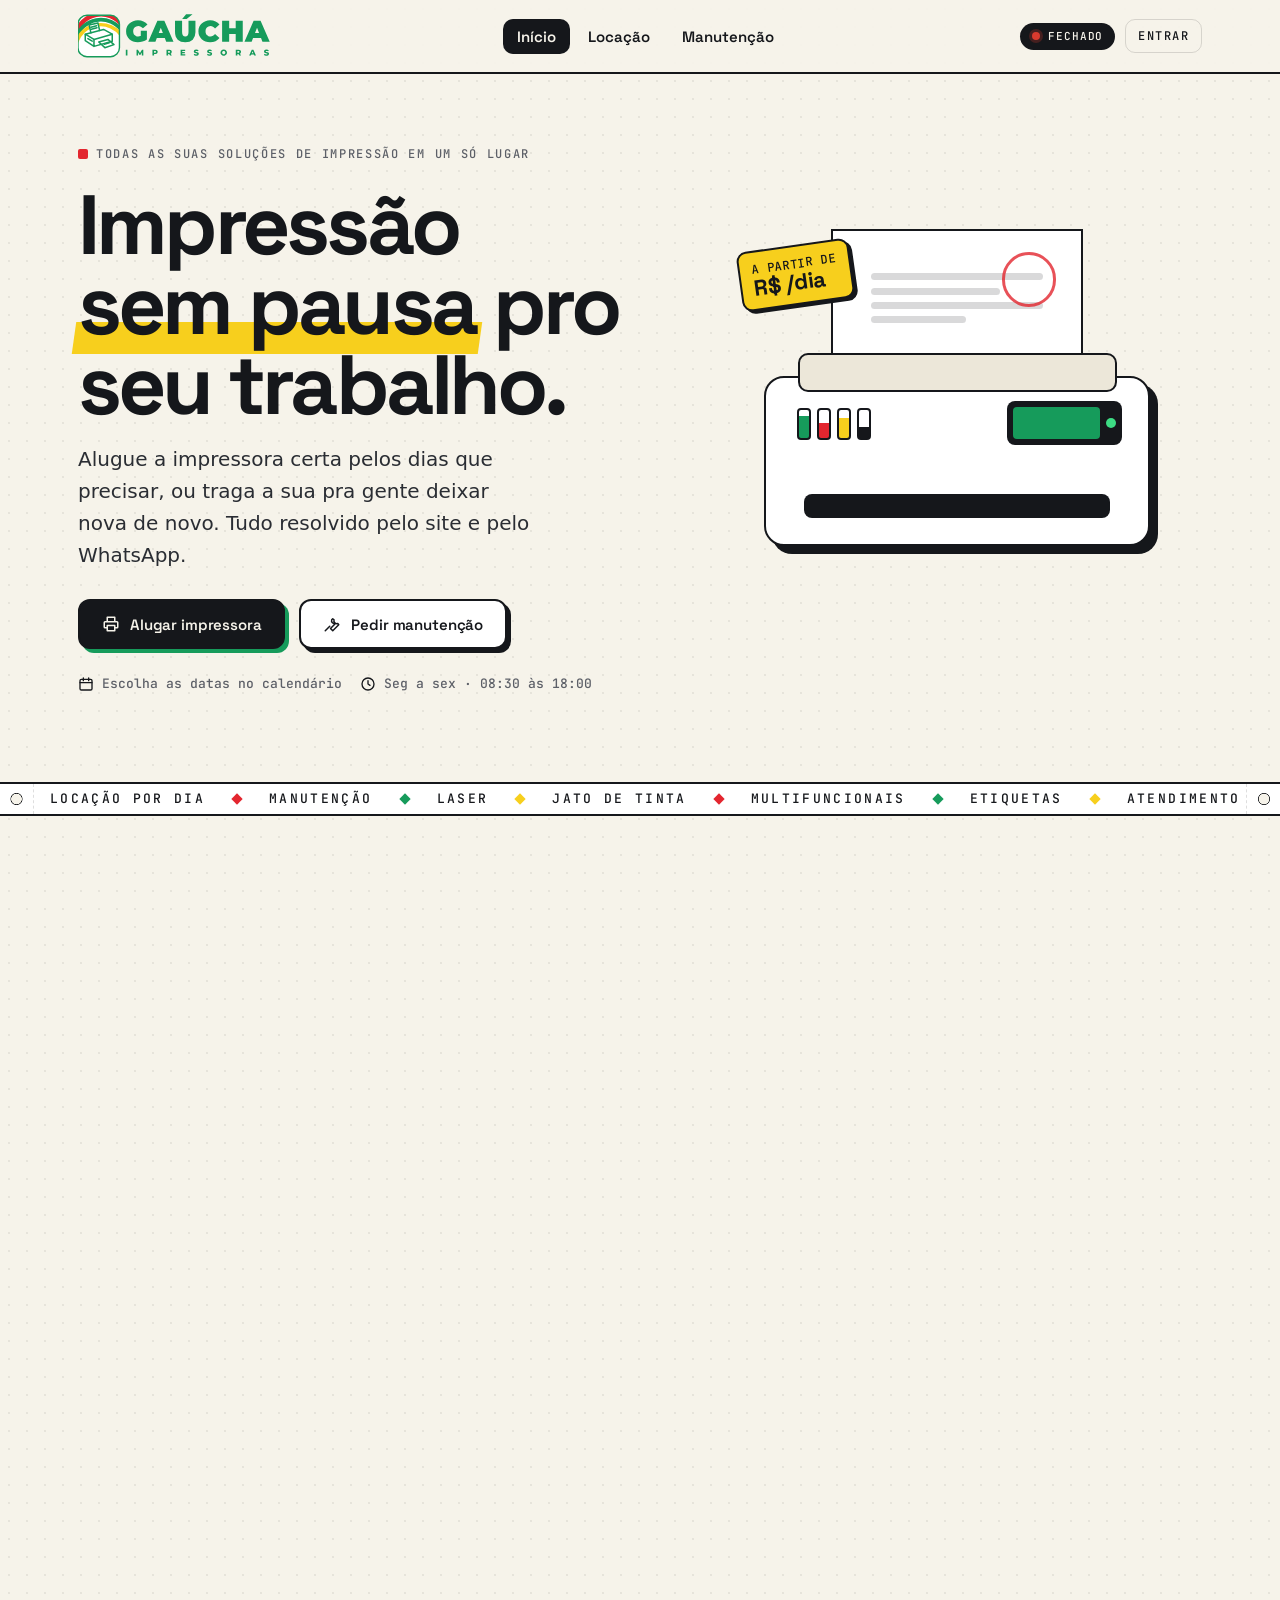
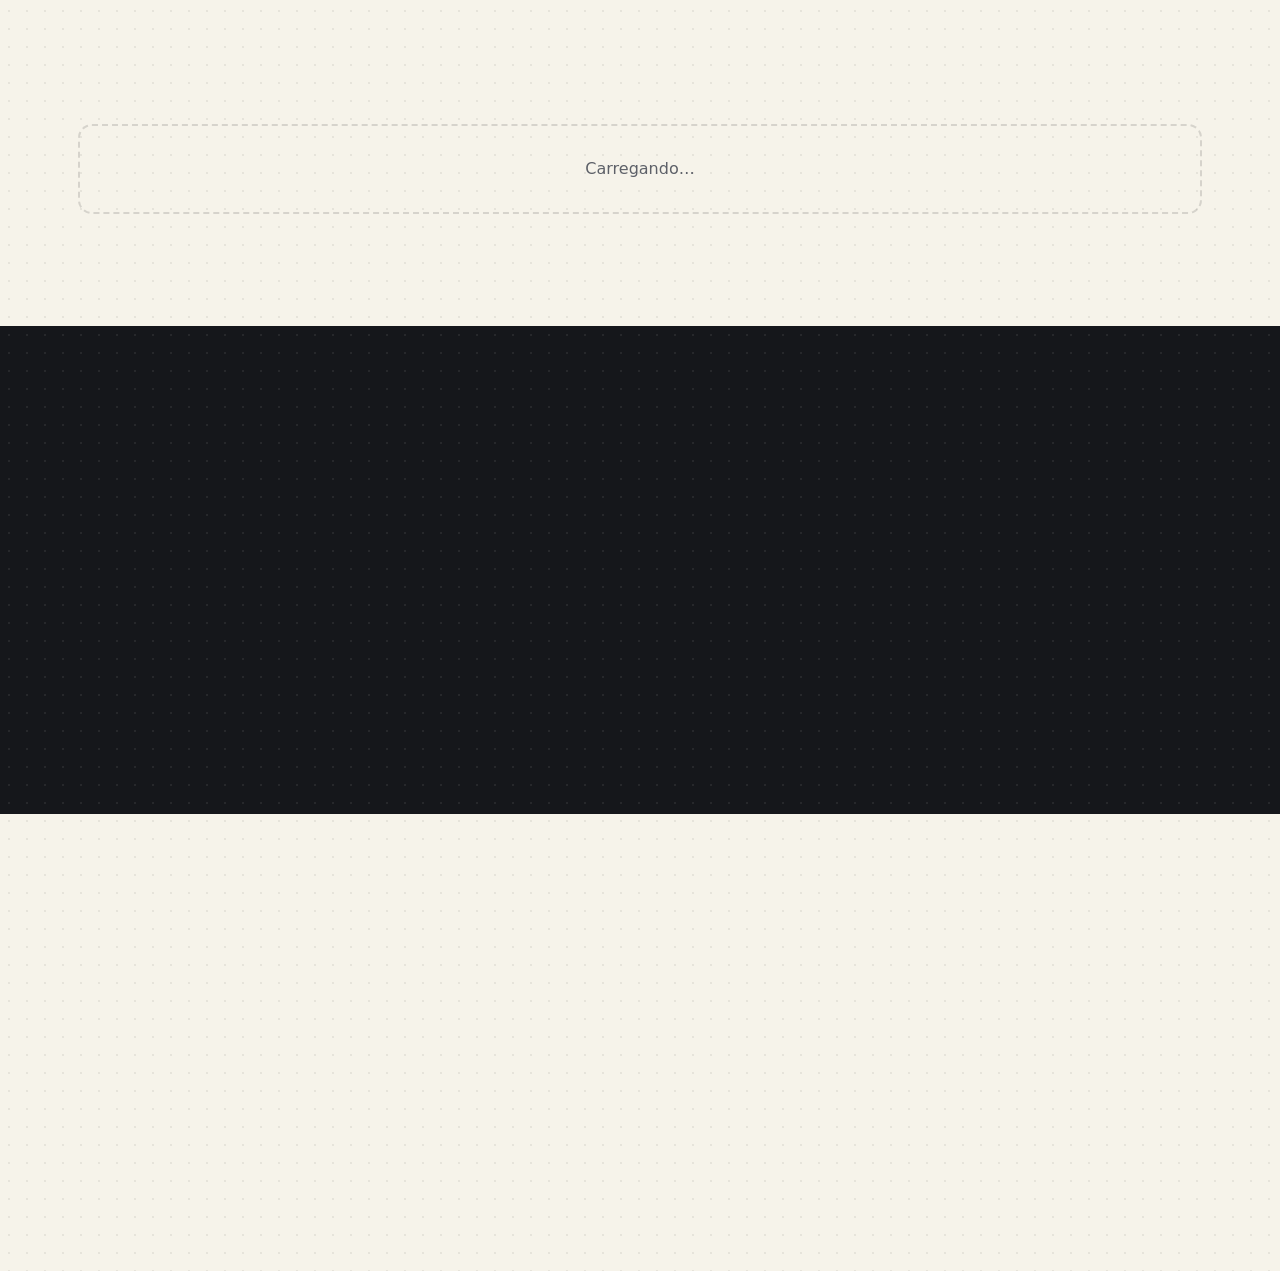
==== commit bdabd2ed: "Manutenção por protocolo: pendente/aceita/recusada/concluída no painel e aviso por e-mail" ====
--- a/index.html
+++ b/index.html
@@ -81,7 +81,7 @@
           <span class="svc__ico"><svg><use href="#wrench"/></svg></span>
           <h3>Manutenção</h3>
           <p>Papel enroscando, falha na impressão, manchas, erro no painel? Conte o que está acontecendo e mande uma foto.</p>
-          <ul><li>Formulário rápido, sem cadastro</li><li>Vai direto para o WhatsApp da Gaúcha</li><li>Atendimento de segunda a sexta</li></ul>
+          <ul><li>Formulário rápido, sem cadastro</li><li>Número de protocolo e resposta por e-mail ou WhatsApp</li><li>Atendimento de segunda a sexta</li></ul>
           <span class="svc__go">Pedir manutenção <svg><use href="#arrow"/></svg></span>
         </a>
       </div>
--- a/css/styles.css
+++ b/css/styles.css
@@ -404,3 +404,8 @@
 .feed::before, .feed::after { z-index: 1; background-color: var(--sheet); }
 .card__foot { flex-wrap: wrap; }
 .receipt { margin-bottom: 18px; }
+
+/* janela de locação: corpo rolável no celular (item de grid precisa de min-height: 0) */
+.sheet__box { grid-template-rows: auto minmax(0, 1fr); max-height: calc(100dvh - 24px); }
+.sheet__body, .sheet__box > .done { min-height: 0; overflow-y: auto; -webkit-overflow-scrolling: touch; touch-action: pan-y; }
+@media (max-width: 719px) { .sheet__box { max-height: calc(100dvh - 10px); } }
